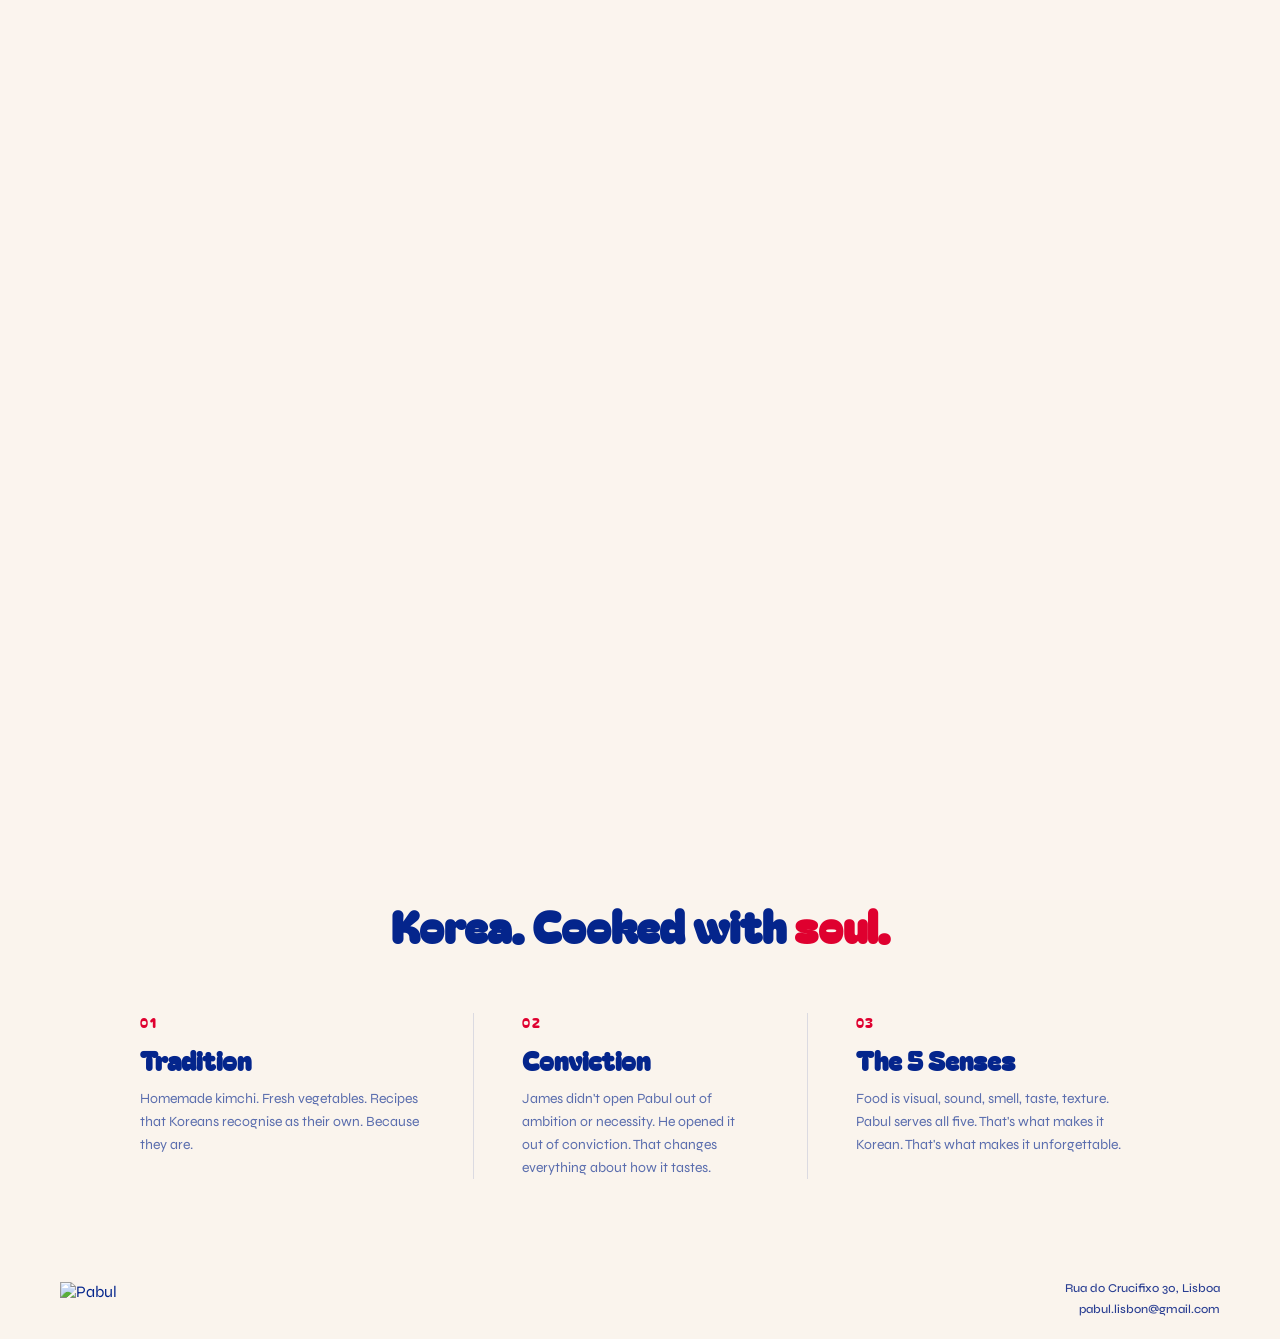
==== index.html @ 0dff3e85 "Add files via upload" ====
<!DOCTYPE html>
<html lang="pt">
  <head>
    <meta charset="UTF-8" />
    <meta name="viewport" content="width=device-width, initial-scale=1.0" />
    <title>PABUL</title>
    <link rel="preconnect" href="https://fonts.googleapis.com" />
    <link rel="preconnect" href="https://fonts.gstatic.com" crossorigin />
    <link href="https://fonts.googleapis.com/css2?family=Bagel+Fat+One&family=Syne:wght@400;500;600;700&family=Noto+Sans+KR:wght@400;700&display=swap" rel="stylesheet" />
    <link rel="stylesheet" href="style.css" />
  </head>
  
  <body>

    <div id="loader">
      <img src="img/james_comevermelho.gif" alt="" />
    </div>

    <div class="mobile-overlay" id="mobileOverlay">
      <a href="index.html">Home</a>
      <a href="about.html">About</a>
      <a href="menu.html">Menu</a>
      <a href="visit.html">Visit</a>
      <p class="overlay-address">Rua do Crucifixo 30, Lisboa<br/>pabul.lisbon@gmail.com</p>
    </div>

    <nav>
      <ul class="nav-group">
        <li><a href="index.html" class="nav-active">Home</a></li>
        <li><a href="about.html">About</a></li>
      </ul>
      <div class="nav-logo">
        <a href="index.html"><img src="img/logo.png" alt="Pabul" /></a>
      </div>
      <ul class="nav-group">
        <li><a href="menu.html">Menu</a></li>
        <li><a href="visit.html">Visit</a></li>
      </ul>
      <button class="nav-hamburger" aria-label="Open menu" onclick="toggleMenu(this)">
        <span></span><span></span><span></span>
      </button>
    </nav>

    <div class="hero">
      <div class="hero-left">
        <p class="hero-tagline-top">Korea. Cooked with soul.</p>
        <p class="hero-come-meet">Come meet</p>
        <div class="hero-wordmark">
          <img src="img/simples-branco.png" alt="PABUL" />
        </div>
        <p class="hero-desc">The only restaurant in Portugal pursuing the true taste of Korean tradition: fresh vegetables, homemade kimchi, recognised by Koreans.</p>
        <a class="hero-cta" href="menu.html">View Menu</a>
      </div>
      <div class="hero-right">
        <img src="https://www.figma.com/api/mcp/asset/7454da5f-f189-430f-944a-2c26c18b8165" alt="Korean food at Pabul" />
      </div>
    </div>

    <section class="pillars">
      <h2 class="pillars-tagline reveal">Korea. Cooked with <span>soul.</span></h2>
      <div class="pillars-grid reveal-group">
        <div class="pillar">
          <p class="pillar-number">01</p>
          <h3 class="pillar-title">Tradition</h3>
          <p class="pillar-text">Homemade kimchi. Fresh vegetables. Recipes that Koreans recognise as their own. Because they are.</p>
        </div>
        <div class="pillar">
          <p class="pillar-number">02</p>
          <h3 class="pillar-title">Conviction</h3>
          <p class="pillar-text">James didn't open Pabul out of ambition or necessity. He opened it out of conviction. That changes everything about how it tastes.</p>
        </div>
        <div class="pillar">
          <p class="pillar-number">03</p>
          <h3 class="pillar-title">The 5 Senses</h3>
          <p class="pillar-text">Food is visual, sound, smell, taste, texture. Pabul serves all five. That's what makes it Korean. That's what makes it unforgettable.</p>
        </div>
      </div>
    </section>

    <footer>
      <img src="img/logo.png" alt="Pabul" />
      <div class="footer-info">Rua do Crucifixo 30, Lisboa<br/>pabul.lisbon@gmail.com</div>
    </footer>

    <script src="script.js"></script>
  </body>
</html>
---- style.css ----
/* ─────────────────────────────────────────────────
   LOADER
───────────────────────────────────────────────── */
#loader {
  position: fixed;
  inset: 0;
  background: #FBF4EE;
  display: flex;
  flex-direction: column;
  align-items: center;
  justify-content: center;
  z-index: 9999;
  transition: opacity 0.7s ease;
}

#loader img {
  width: clamp(180px, 35vw, 380px);
  height: auto;
  display: block;
}

#loader.fade-out {
  opacity: 0;
  pointer-events: none;
}

/* ─────────────────────────────────────────────────
   RESET & TOKENS
───────────────────────────────────────────────── */
*, *::before, *::after { box-sizing: border-box; margin: 0; padding: 0; }

:root {
  --cream:      #faf4ed;
  --cream-text: #f5f0e8;
  --red:        #DF002F;   /* brand vermelho correto */
  --blue:       #293e92;
  --blue-dark:  #04258c;
  --blue-night: #001B43;
  --nav-h:      80px;
}

html { scroll-behavior: smooth; }

body {
  font-family: 'Syne', 'Noto Sans KR', sans-serif;
  background: var(--cream);
  color: var(--blue-dark);
  min-height: 100vh;
  overflow-x: hidden;
}

/* ─────────────────────────────────────────────────
   SCROLL REVEAL
───────────────────────────────────────────────── */
.reveal {
  opacity: 0;
  transform: translateY(28px);
  transition: opacity 0.65s ease, transform 0.65s ease;
}
.reveal.visible {
  opacity: 1;
  transform: translateY(0);
}

/* staggered group — children animate in sequence */
.reveal-group > * {
  opacity: 0;
  transform: translateY(20px);
  transition: opacity 0.55s ease, transform 0.55s ease;
}
.reveal-group.visible > *:nth-child(1) { transition-delay: 0.05s; }
.reveal-group.visible > *:nth-child(2) { transition-delay: 0.18s; }
.reveal-group.visible > *:nth-child(3) { transition-delay: 0.31s; }
.reveal-group.visible > * { opacity: 1; transform: translateY(0); }

/* ─────────────────────────────────────────────────
   BODY LAYOUT (multi-page)
───────────────────────────────────────────────── */
body {
  display: flex;
  flex-direction: column;
  min-height: 100vh;
  animation: pageIn 0.3s ease;
}

/* Menu page: dark background */
body.menu-page { background: var(--blue-night); }
body.menu-page nav,
body.menu-page footer { background: var(--cream); }

@keyframes pageIn {
  from { opacity: 0; transform: translateY(8px); }
  to   { opacity: 1; transform: translateY(0); }
}

/* Active nav link */
.nav-group a.nav-active { opacity: 0.35; pointer-events: none; }

/* ─────────────────────────────────────────────────
   NAVIGATION
───────────────────────────────────────────────── */
nav {
  background: var(--cream);
  height: var(--nav-h);
  display: flex;
  align-items: center;
  justify-content: space-between;
  padding: 0 60px;
  position: relative;
  flex-shrink: 0;
  z-index: 100;
}

.nav-group {
  display: flex;
  gap: 28px;
  list-style: none;
  align-items: center;
}

.nav-group a {
  font-family: 'Bagel Fat One', cursive;
  font-size: 19px;
  color: var(--blue);
  text-decoration: none;
  cursor: pointer;
  transition: opacity 0.18s;
}
.nav-group a:hover { opacity: 0.5; }

.nav-logo {
  position: absolute;
  left: 50%;
  transform: translateX(-50%);
  cursor: pointer;
  line-height: 0;
}
.nav-logo img { height: 60px; display: block; }

/* hamburger — hidden on desktop */
.nav-hamburger {
  display: none;
  flex-direction: column;
  justify-content: center;
  gap: 5px;
  width: 36px;
  height: 36px;
  cursor: pointer;
  background: none;
  border: none;
  padding: 4px;
  z-index: 201;
  position: relative;
}

.nav-hamburger span {
  display: block;
  height: 2px;
  background: var(--blue);
  border-radius: 2px;
  transition: transform 0.3s ease, opacity 0.25s ease;
  transform-origin: center;
}

.nav-hamburger.open span:nth-child(1) { transform: translateY(7px) rotate(45deg); }
.nav-hamburger.open span:nth-child(2) { opacity: 0; transform: scaleX(0); }
.nav-hamburger.open span:nth-child(3) { transform: translateY(-7px) rotate(-45deg); }

/* ── MOBILE OVERLAY ── */
.mobile-overlay {
  display: none;
  position: fixed;
  inset: 0;
  background: var(--red);
  z-index: 200;
  flex-direction: column;
  align-items: center;
  justify-content: center;
  gap: 4px;
}

.mobile-overlay.open { display: flex; animation: overlayIn 0.28s ease; }

@keyframes overlayIn {
  from { opacity: 0; transform: scale(0.97); }
  to   { opacity: 1; transform: scale(1); }
}

.mobile-overlay a {
  font-family: 'Bagel Fat One', cursive;
  font-size: clamp(36px, 9vw, 56px);
  color: var(--cream-text);
  text-decoration: none;
  cursor: pointer;
  padding: 10px 0;
  transition: opacity 0.15s;
}
.mobile-overlay a:hover { opacity: 0.6; }

.overlay-address {
  margin-top: 44px;
  font-family: 'Syne', sans-serif;
  font-size: 13px;
  font-weight: 500;
  color: rgba(245,240,232,0.6);
  text-align: center;
  line-height: 1.9;
}

/* ─────────────────────────────────────────────────
   FOOTER
───────────────────────────────────────────────── */
footer {
  background: var(--cream);
  height: 80px;
  display: flex;
  align-items: center;
  justify-content: space-between;
  padding: 0 60px;
  flex-shrink: 0;
  margin-top: auto;
}

footer img { height: 34px; display: block; }

.footer-info {
  text-align: right;
  font-family: 'Syne', sans-serif;
  font-size: 12px;
  font-weight: 500;
  color: var(--blue);
  line-height: 1.75;
}

/* ═══════════════════════════════════════════════════
   HOME — HERO
═══════════════════════════════════════════════════ */
.hero {
  display: grid;
  grid-template-columns: 69fr 31fr;
  flex: 1;
  min-height: calc(100vh - var(--nav-h) - 80px);
}

.hero-left {
  background: var(--red);
  padding: 64px 80px 64px 100px;
  display: flex;
  flex-direction: column;
  justify-content: center;
  gap: 24px;
}

.hero-tagline-top {
  font-family: 'Syne', sans-serif;
  font-size: clamp(11px, 1vw, 13px);
  font-weight: 600;
  letter-spacing: 0.18em;
  text-transform: uppercase;
  color: rgba(245,240,232,0.65);
}

.hero-come-meet {
  font-family: 'Bagel Fat One', cursive;
  font-size: clamp(30px, 3.5vw, 48px);
  color: var(--cream);
  line-height: 1;
}

.hero-wordmark img {
  width: 100%;
  max-width: 420px;
  display: block;
}

.hero-desc {
  font-size: clamp(14px, 1.3vw, 17px);
  font-weight: 400;
  color: var(--cream-text);
  line-height: 1.6;
  max-width: 380px;
}

.hero-cta {
  display: inline-flex;
  align-items: center;
  justify-content: center;
  background: var(--blue);
  color: var(--cream-text);
  font-family: 'Bagel Fat One', cursive;
  font-size: 16px;
  border-radius: 24px;
  padding: 11px 26px;
  text-decoration: none;
  border: none;
  cursor: pointer;
  width: fit-content;
  transition: opacity 0.18s, transform 0.15s;
}
.hero-cta:hover { opacity: 0.82; transform: translateY(-2px); }

.hero-right { overflow: hidden; }
.hero-right img {
  width: 100%;
  height: 100%;
  object-fit: cover;
  display: block;
}

/* ── HOME — PILLARS STRIP ── */
.pillars {
  background: var(--cream);
  padding: 80px 60px;
  border-top: 1px solid rgba(4,37,140,0.08);
}

.pillars-tagline {
  font-family: 'Bagel Fat One', cursive;
  font-size: clamp(28px, 3.5vw, 44px);
  color: var(--blue-dark);
  text-align: center;
  margin-bottom: 64px;
  line-height: 1.1;
}

.pillars-tagline span {
  color: var(--red);
}

.pillars-grid {
  display: grid;
  grid-template-columns: repeat(3, 1fr);
  gap: 0;
  max-width: 1000px;
  margin: 0 auto;
}

.pillar {
  padding: 0 48px;
  border-left: 1px solid rgba(4,37,140,0.12);
}

.pillar:first-child { border-left: none; padding-left: 0; }
.pillar:last-child { padding-right: 0; }

.pillar-number {
  font-family: 'Bagel Fat One', cursive;
  font-size: 13px;
  color: var(--red);
  letter-spacing: 0.12em;
  margin-bottom: 14px;
}

.pillar-title {
  font-family: 'Bagel Fat One', cursive;
  font-size: clamp(20px, 2vw, 26px);
  color: var(--blue-dark);
  margin-bottom: 12px;
  line-height: 1.1;
}

.pillar-text {
  font-family: 'Syne', sans-serif;
  font-size: 14px;
  font-weight: 400;
  color: rgba(4,37,140,0.65);
  line-height: 1.65;
}

/* ═══════════════════════════════════════════════════
   ABOUT
═══════════════════════════════════════════════════ */
.about-banner {
  background: var(--red);
  height: 160px;
  display: flex;
  align-items: center;
  justify-content: center;
  flex-shrink: 0;
}

.about-banner h1 {
  font-family: 'Syne', sans-serif;
  font-weight: 700;
  font-size: clamp(32px, 5vw, 56px);
  color: var(--cream);
  letter-spacing: 0.03em;
}

.about-body {
  display: grid;
  grid-template-columns: 1fr 1px 1fr;
  align-items: start;
  gap: 0 48px;
  flex: 1;
  padding: 60px;
}

.about-photo {
  width: 100%;
  aspect-ratio: 1 / 1;
  overflow: hidden;
  border-radius: 3px;
}
.about-photo img {
  width: 100%;
  height: 100%;
  object-fit: cover;
  display: block;
}

.about-divider-line {
  background: var(--red);
  height: 320px;
  align-self: center;
  width: 1px;
  flex-shrink: 0;
}

.about-text {
  font-size: clamp(13px, 1.1vw, 15px);
  font-weight: 500;
  color: var(--blue-dark);
  line-height: 1.7;
}

.about-text p + p { margin-top: 16px; }

/* improved quote — editorial block style */
.about-text .quote {
  font-family: 'Bagel Fat One', cursive;
  font-size: clamp(17px, 1.8vw, 22px);
  line-height: 1.35;
  margin: 24px 0;
  border-left: 3px solid var(--red);
  padding-left: 20px;
  color: var(--blue-dark);
}

.about-text strong {
  font-family: 'Bagel Fat One', cursive;
  font-size: 1em;
  font-weight: 400;
}

/* tagline at the end of about text */
.about-text .closing-tagline {
  margin-top: 28px;
  font-family: 'Bagel Fat One', cursive;
  font-size: clamp(15px, 1.6vw, 20px);
  color: var(--red);
  line-height: 1.2;
}

/* "first drink" callout */
.about-callout {
  margin: 24px 0;
  background: var(--blue-dark);
  border-radius: 8px;
  padding: 20px 24px;
  position: relative;
}

.about-callout-label {
  font-family: 'Syne', sans-serif;
  font-size: 10px;
  font-weight: 700;
  letter-spacing: 0.18em;
  text-transform: uppercase;
  color: var(--red);
  margin-bottom: 10px;
}

.about-callout p {
  font-size: 14px;
  font-weight: 500;
  color: var(--cream-text);
  line-height: 1.6;
  margin-top: 0 !important;
}

.about-callout-kr {
  font-family: 'Bagel Fat One', cursive;
  font-size: 28px !important;
  color: rgba(245,240,232,0.2) !important;
  position: absolute;
  bottom: 12px;
  right: 20px;
  margin: 0 !important;
  line-height: 1 !important;
}

/* 5 senses tags */
.about-senses {
  display: flex;
  flex-wrap: wrap;
  gap: 8px;
  margin: 18px 0 16px;
}

.about-senses span {
  font-family: 'Bagel Fat One', cursive;
  font-size: 12px;
  color: var(--red);
  border: 1.5px solid var(--red);
  border-radius: 20px;
  padding: 4px 14px;
  letter-spacing: 0.04em;
}

/* James mascote in about */
.about-james {
  float: right;
  margin: 0 0 16px 24px;
  width: clamp(64px, 8vw, 96px);
}
.about-james img { width: 100%; display: block; }

/* ── Journey Map SVG ── */
.journey-map-container {
  width: 100%;
  border-radius: 6px;
  overflow: hidden;
  line-height: 0;
}
.journey-map { width: 100%; height: auto; display: block; }

/* Path animations */
.jm-p1, .jm-p2, .jm-p3 {
  opacity: 0;
  animation: jmFade 0.7s ease forwards;
}
.jm-p1 { animation-delay: 0.5s; }
.jm-p2 { animation-delay: 1.6s; }
.jm-p3 { animation-delay: 2.2s; }

/* City animations */
.jm-city {
  opacity: 0;
  animation: jmFade 0.5s ease forwards;
}
.jm-c1 { animation-delay: 0.2s; }
.jm-c2 { animation-delay: 1.5s; }
.jm-c3 { animation-delay: 2.0s; }
.jm-c4 { animation-delay: 3.0s; }

@keyframes jmFade { from { opacity: 0; } to { opacity: 1; } }

/* Lisboa pulse ring */
.jm-pulse {
  opacity: 0;
  transform-box: fill-box;
  transform-origin: center;
  animation: jmPulse 2.2s ease-out infinite;
  animation-delay: 3.8s;
}
@keyframes jmPulse {
  0%   { opacity: 0.9; transform: scale(1); }
  100% { opacity: 0;   transform: scale(2.8); }
}

/* ═══════════════════════════════════════════════════
   MENU
═══════════════════════════════════════════════════ */

.menu-title {
  font-family: 'Bagel Fat One', cursive;
  font-size: clamp(34px, 4.5vw, 56px);
  color: var(--cream-text);
  text-align: center;
  padding: 48px 24px 32px;
  flex-shrink: 0;
}

.menu-content {
  flex: 1;
  padding: 0 clamp(24px, 6vw, 96px) 40px;
  max-width: 1140px;
  margin: 0 auto;
  width: 100%;
}

.menu-section-title {
  font-family: 'Bagel Fat One', cursive;
  font-size: 18px;
  color: var(--cream-text);
  text-transform: uppercase;
  letter-spacing: 0.04em;
  margin-bottom: 20px;
  padding-bottom: 12px;
  border-bottom: 1px solid rgba(245,240,232,0.18);
}

.menu-grid {
  display: grid;
  grid-template-columns: 1fr 1fr;
  gap: 4px 56px;
  margin-bottom: 40px;
}

.menu-item {
  display: flex;
  flex-direction: column;
  gap: 3px;
  padding: 14px 10px;
  border-radius: 6px;
  transition: background 0.2s ease;
  cursor: default;
}

.menu-item:hover {
  background: rgba(245,240,232,0.06);
}

.menu-item-top {
  display: flex;
  justify-content: space-between;
  align-items: flex-start;
  gap: 8px;
}

.menu-item-name {
  font-family: 'Bagel Fat One', cursive;
  font-size: 15px;
  color: var(--cream-text);
  display: flex;
  align-items: center;
  gap: 5px;
  flex: 1;
}

.menu-item-price {
  font-family: 'Bagel Fat One', cursive;
  font-size: 15px;
  color: var(--cream-text);
  white-space: nowrap;
  flex-shrink: 0;
}

.menu-item-korean {
  font-size: 11px;
  font-weight: 500;
  color: rgba(245,240,232,0.5);
  letter-spacing: 0.03em;
}

.menu-item-desc {
  font-size: 12px;
  font-weight: 400;
  color: rgba(245,240,232,0.65);
  line-height: 1.55;
}

.menu-divider {
  border: none;
  border-top: 1px solid rgba(245,240,232,0.1);
  margin: 4px 0 36px;
}

.spicy-icon {
  height: 20px;
  width: auto;
  display: inline-block;
  vertical-align: middle;
  flex-shrink: 0;
}

/* bottom row */
.menu-bottom {
  display: flex;
  justify-content: space-between;
  align-items: flex-start;
  gap: 48px;
  padding-bottom: 32px;
  flex-wrap: wrap;
}

.sides-title {
  font-family: 'Bagel Fat One', cursive;
  font-size: 18px;
  color: var(--cream-text);
  text-transform: uppercase;
  letter-spacing: 0.04em;
  margin-bottom: 16px;
}

.sides-grid {
  display: grid;
  grid-template-columns: auto auto;
  gap: 10px 48px;
}

.side-item { display: flex; align-items: baseline; gap: 10px; }

.side-name { font-size: 14px; font-weight: 400; color: var(--cream-text); }
.side-name .kr { font-weight: 700; }

.side-price {
  font-family: 'Bagel Fat One', cursive;
  font-size: 14px;
  color: var(--cream-text);
}

.spicy-scale { flex-shrink: 0; }

.spicy-scale-title {
  font-family: 'Bagel Fat One', cursive;
  font-size: 14px;
  color: var(--cream-text);
  text-transform: uppercase;
  letter-spacing: 0.06em;
  margin-bottom: 14px;
}

.spicy-levels { display: flex; gap: 20px; align-items: center; }

.spicy-level { display: flex; flex-direction: column; align-items: center; gap: 6px; }
.spicy-level img { height: 36px; display: block; }
.spicy-level span {
  font-family: 'Syne', sans-serif;
  font-size: 12px;
  font-weight: 400;
  color: rgba(255,255,255,0.75);
}

/* easter egg note */
.menu-easter-egg {
  text-align: center;
  padding: 28px 0 48px;
  font-family: 'Syne', sans-serif;
  font-size: 13px;
  font-weight: 500;
  color: rgba(245,240,232,0.35);
  letter-spacing: 0.04em;
  font-style: italic;
  transition: color 0.3s ease;
}

.menu-easter-egg:hover {
  color: rgba(245,240,232,0.75);
}

/* ═══════════════════════════════════════════════════
   VISIT PAGE
═══════════════════════════════════════════════════ */

.visit-banner {
  background: var(--red);
  height: 160px;
  display: flex;
  align-items: center;
  justify-content: center;
  flex-shrink: 0;
}

.visit-banner h1 {
  font-family: 'Syne', sans-serif;
  font-weight: 700;
  font-size: clamp(32px, 5vw, 56px);
  color: var(--cream);
  letter-spacing: 0.03em;
}

.visit-body {
  flex: 1;
  display: grid;
  grid-template-columns: 1fr 1fr;
  gap: 0;
}

/* left — info panel */
.visit-info {
  padding: 60px;
  display: flex;
  flex-direction: column;
  gap: 48px;
  border-right: 1px solid rgba(4,37,140,0.1);
}


.visit-block-label {
  font-family: 'Bagel Fat One', cursive;
  font-size: 11px;
  letter-spacing: 0.18em;
  text-transform: uppercase;
  color: var(--red);
  margin-bottom: 14px;
}

.visit-block-title {
  font-family: 'Bagel Fat One', cursive;
  font-size: clamp(22px, 2.5vw, 32px);
  color: var(--blue-dark);
  margin-bottom: 16px;
  line-height: 1.1;
}

.visit-address {
  font-family: 'Syne', sans-serif;
  font-size: 16px;
  font-weight: 500;
  color: var(--blue-dark);
  line-height: 1.7;
}

.visit-address a {
  color: var(--blue);
  text-decoration: none;
  border-bottom: 1px solid currentColor;
  transition: opacity 0.18s;
}
.visit-address a:hover { opacity: 0.6; }

.visit-hours-grid {
  display: grid;
  grid-template-columns: auto 1fr;
  gap: 8px 24px;
  align-items: baseline;
}

.visit-day {
  font-family: 'Syne', sans-serif;
  font-size: 14px;
  font-weight: 600;
  color: var(--blue-dark);
}

.visit-time {
  font-family: 'Syne', sans-serif;
  font-size: 14px;
  font-weight: 400;
  color: rgba(4,37,140,0.6);
}

.visit-closed {
  color: var(--red);
  font-weight: 600;
}

.visit-email-link {
  display: inline-flex;
  align-items: center;
  gap: 10px;
  font-family: 'Bagel Fat One', cursive;
  font-size: clamp(15px, 1.5vw, 20px);
  color: var(--blue);
  text-decoration: none;
  border-bottom: 2px solid var(--red);
  padding-bottom: 2px;
  transition: opacity 0.18s;
}
.visit-email-link:hover { opacity: 0.65; }

/* right — map panel */
.visit-map {
  position: relative;
  min-height: 480px;
  overflow: hidden;
}

.visit-map iframe {
  width: 100%;
  height: 100%;
  border: 0;
  display: block;
  filter: saturate(0.8) contrast(1.05);
}

.visit-map-overlay {
  position: absolute;
  bottom: 24px;
  left: 24px;
  background: var(--red);
  color: var(--cream-text);
  font-family: 'Bagel Fat One', cursive;
  font-size: 14px;
  padding: 10px 18px;
  border-radius: 20px;
  text-decoration: none;
  transition: opacity 0.18s, transform 0.15s;
}
.visit-map-overlay:hover { opacity: 0.85; transform: translateY(-2px); }

/* ─────────────────────────────────────────────────
   BREAKPOINT — TABLET (≤ 960px)
───────────────────────────────────────────────── */
@media (max-width: 960px) {
  nav    { padding: 0 32px; }
  footer { padding: 0 32px; }
  .hero-left { padding: 48px 40px; }
  .about-body { padding: 40px 32px; gap: 0 32px; }
  .pillars { padding: 60px 32px; }
  .pillars-grid { gap: 0; }
  .pillar { padding: 0 28px; }
  .visit-info { padding: 40px 32px; }
}

/* ─────────────────────────────────────────────────
   BREAKPOINT — MOBILE (≤ 720px)
───────────────────────────────────────────────── */
@media (max-width: 720px) {

  :root { --nav-h: 64px; }
  nav    { padding: 0 20px; height: 64px; }
  footer { padding: 0 20px; height: 70px; }
  .footer-info { font-size: 11px; }

  .nav-group     { display: none; }
  .nav-hamburger { display: flex; }
  .nav-logo img  { height: 46px; }

  /* home */
  .hero {
    grid-template-columns: 1fr;
    min-height: unset;
  }

  .hero-left {
    padding: 40px 24px;
    gap: 18px;
    order: 1;
  }

  .hero-right {
    order: 2;
    height: 56vw;
    min-height: 200px;
    max-height: 340px;
  }

  .hero-wordmark img { max-width: 70%; }

  .pillars { padding: 48px 20px; }

  .pillars-tagline { margin-bottom: 44px; }

  .pillars-grid {
    grid-template-columns: 1fr;
    gap: 36px;
  }

  .pillar {
    border-left: none;
    border-top: 1px solid rgba(4,37,140,0.12);
    padding: 28px 0 0;
  }

  .pillar:first-child { border-top: none; padding-top: 0; }

  /* about */
  .about-banner { height: 110px; }

  .about-body {
    grid-template-columns: 1fr;
    gap: 28px;
    padding: 28px 20px 40px;
  }

  .about-divider-line { display: none; }
  .journey-map-container { border-radius: 4px; }

  /* menu */
  .menu-grid { grid-template-columns: 1fr; gap: 0; }
  .menu-bottom { flex-direction: column; gap: 32px; }

  /* visit */
  .visit-body { grid-template-columns: 1fr; }
  .visit-map { min-height: 300px; }
  .visit-info { padding: 32px 20px; border-right: none; border-bottom: 1px solid rgba(4,37,140,0.1); }
}

/* ─────────────────────────────────────────────────
   BREAKPOINT — SMALL (≤ 420px)
───────────────────────────────────────────────── */
@media (max-width: 420px) {
  .sides-grid { grid-template-columns: 1fr; gap: 10px; }
  .spicy-levels { gap: 14px; }
  .hero-right { height: 240px; }
}
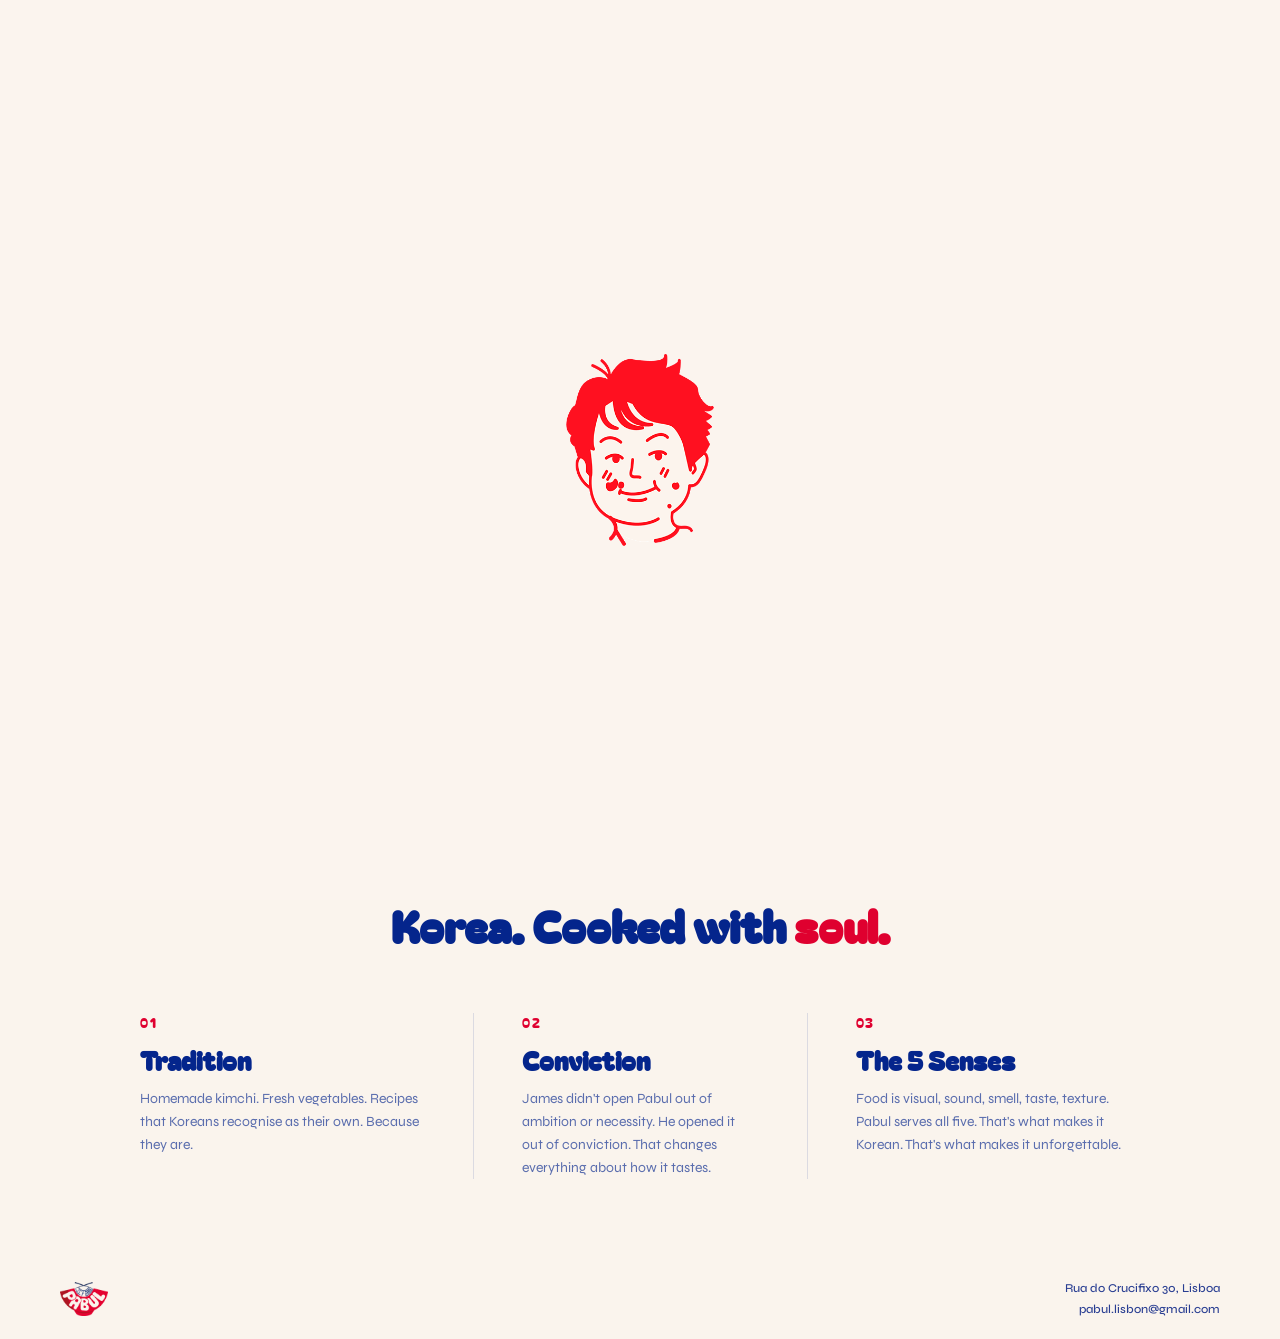
==== commit 6704a7d9: "Fix DOCTYPE and update hero image source Updated the image source for the hero section and fixed the" ====
--- a/index.html
+++ b/index.html
@@ -1,4 +1,4 @@
-<!DOCTYPE html>
+<!DOCTYPE ht<!DOCTYPE html>
 <html lang="pt">
   <head>
     <meta charset="UTF-8" />
@@ -9,7 +9,7 @@
     <link href="https://fonts.googleapis.com/css2?family=Bagel+Fat+One&family=Syne:wght@400;500;600;700&family=Noto+Sans+KR:wght@400;700&display=swap" rel="stylesheet" />
     <link rel="stylesheet" href="style.css" />
   </head>
-  
+
   <body>
 
     <div id="loader">
@@ -52,7 +52,7 @@
         <a class="hero-cta" href="menu.html">View Menu</a>
       </div>
       <div class="hero-right">
-        <img src="https://www.figma.com/api/mcp/asset/7454da5f-f189-430f-944a-2c26c18b8165" alt="Korean food at Pabul" />
+        <img src="img/comida.jpg" alt="Korean food at Pabul" />
       </div>
     </div>
 
@@ -84,4 +84,4 @@
 
     <script src="script.js"></script>
   </body>
-</html>+</html>
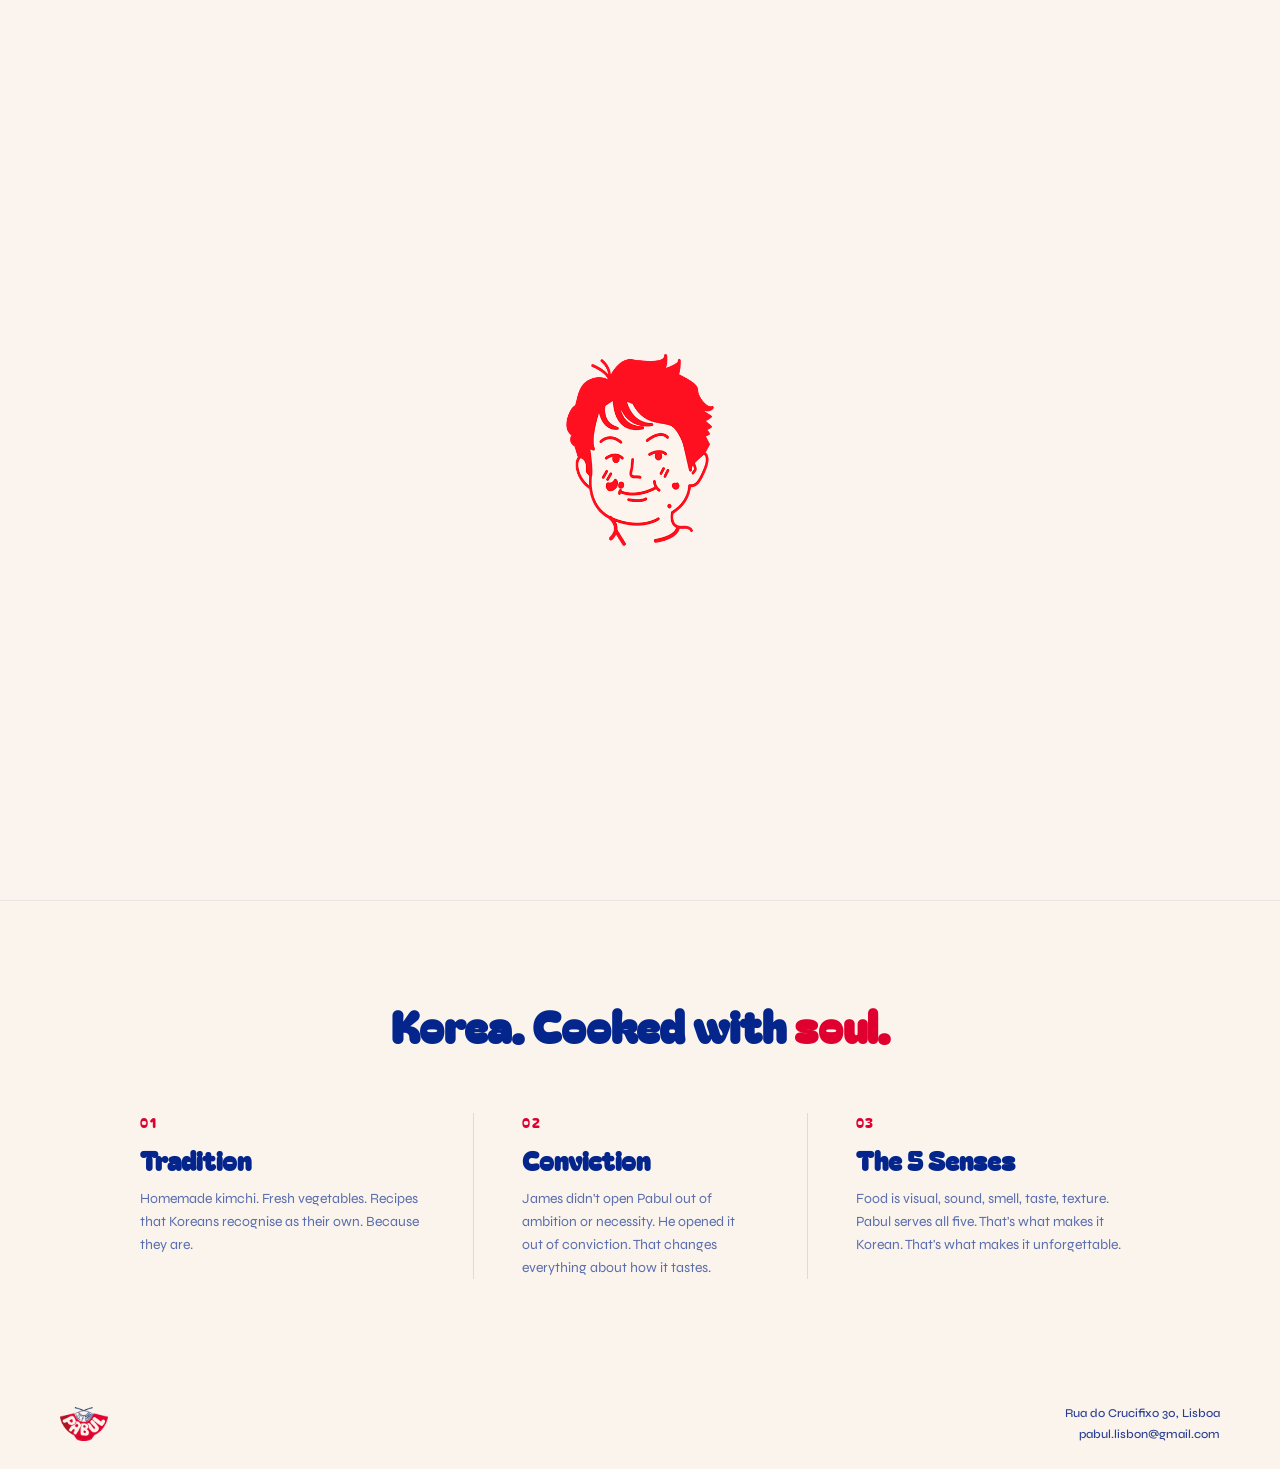
==== commit cad7ee41: "Fix DOCTYPE declaration in index.html" ====
--- a/index.html
+++ b/index.html
@@ -1,4 +1,4 @@
-<!DOCTYPE ht<!DOCTYPE html>
+<!DOCTYPE html>
 <html lang="pt">
   <head>
     <meta charset="UTF-8" />
--- a/style.css
+++ b/style.css
@@ -36,7 +36,7 @@
   --blue:       #293e92;
   --blue-dark:  #04258c;
   --blue-night: #001B43;
-  --nav-h:      80px;
+  --nav-h:      96px;
 }
 
 html { scroll-behavior: smooth; }
@@ -120,7 +120,7 @@
 
 .nav-group a {
   font-family: 'Bagel Fat One', cursive;
-  font-size: 19px;
+  font-size: 20px;
   color: var(--blue);
   text-decoration: none;
   cursor: pointer;
@@ -135,7 +135,7 @@
   cursor: pointer;
   line-height: 0;
 }
-.nav-logo img { height: 60px; display: block; }
+.nav-logo img { height: 70px; display: block; }
 
 /* hamburger — hidden on desktop */
 .nav-hamburger {
@@ -212,7 +212,7 @@
 ───────────────────────────────────────────────── */
 footer {
   background: var(--cream);
-  height: 80px;
+  height: 90px;
   display: flex;
   align-items: center;
   justify-content: space-between;
@@ -238,38 +238,41 @@
 .hero {
   display: grid;
   grid-template-columns: 69fr 31fr;
-  flex: 1;
-  min-height: calc(100vh - var(--nav-h) - 80px);
+  height: calc(100vh - var(--nav-h));
 }
 
 .hero-left {
   background: var(--red);
-  padding: 64px 80px 64px 100px;
+  padding: 80px 80px 96px 108px;
   display: flex;
   flex-direction: column;
   justify-content: center;
-  gap: 24px;
+  gap: 16px;
+  overflow: hidden;
 }
 
 .hero-tagline-top {
   font-family: 'Syne', sans-serif;
-  font-size: clamp(11px, 1vw, 13px);
+  font-size: clamp(11px, 0.9vw, 13px);
   font-weight: 600;
-  letter-spacing: 0.18em;
+  letter-spacing: 0.2em;
   text-transform: uppercase;
   color: rgba(245,240,232,0.65);
 }
 
 .hero-come-meet {
   font-family: 'Bagel Fat One', cursive;
-  font-size: clamp(30px, 3.5vw, 48px);
+  font-size: clamp(28px, 3.5vw, 46px);
   color: var(--cream);
   line-height: 1;
 }
 
 .hero-wordmark img {
   width: 100%;
-  max-width: 420px;
+  max-width: 440px;
+  max-height: 130px;
+  object-fit: contain;
+  object-position: left center;
   display: block;
 }
 
@@ -278,7 +281,7 @@
   font-weight: 400;
   color: var(--cream-text);
   line-height: 1.6;
-  max-width: 380px;
+  max-width: 400px;
 }
 
 .hero-cta {
@@ -295,6 +298,7 @@
   border: none;
   cursor: pointer;
   width: fit-content;
+  margin-top: 8px;
   transition: opacity 0.18s, transform 0.15s;
 }
 .hero-cta:hover { opacity: 0.82; transform: translateY(-2px); }
@@ -310,7 +314,7 @@
 /* ── HOME — PILLARS STRIP ── */
 .pillars {
   background: var(--cream);
-  padding: 80px 60px;
+  padding: 100px 60px;
   border-top: 1px solid rgba(4,37,140,0.08);
 }
 
@@ -389,33 +393,13 @@
 
 .about-body {
   display: grid;
-  grid-template-columns: 1fr 1px 1fr;
+  grid-template-columns: 1fr 1fr;
   align-items: start;
-  gap: 0 48px;
+  gap: 0 60px;
   flex: 1;
   padding: 60px;
 }
 
-.about-photo {
-  width: 100%;
-  aspect-ratio: 1 / 1;
-  overflow: hidden;
-  border-radius: 3px;
-}
-.about-photo img {
-  width: 100%;
-  height: 100%;
-  object-fit: cover;
-  display: block;
-}
-
-.about-divider-line {
-  background: var(--red);
-  height: 320px;
-  align-self: center;
-  width: 1px;
-  flex-shrink: 0;
-}
 
 .about-text {
   font-size: clamp(13px, 1.1vw, 15px);
@@ -508,6 +492,20 @@
   letter-spacing: 0.04em;
 }
 
+/* ── About photo ── */
+.about-photo {
+  width: 100%;
+  aspect-ratio: 1 / 1;
+  overflow: hidden;
+  border-radius: 6px;
+}
+.about-photo img {
+  width: 100%;
+  height: 100%;
+  object-fit: cover;
+  display: block;
+}
+
 /* James mascote in about */
 .about-james {
   float: right;
@@ -515,49 +513,6 @@
   width: clamp(64px, 8vw, 96px);
 }
 .about-james img { width: 100%; display: block; }
-
-/* ── Journey Map SVG ── */
-.journey-map-container {
-  width: 100%;
-  border-radius: 6px;
-  overflow: hidden;
-  line-height: 0;
-}
-.journey-map { width: 100%; height: auto; display: block; }
-
-/* Path animations */
-.jm-p1, .jm-p2, .jm-p3 {
-  opacity: 0;
-  animation: jmFade 0.7s ease forwards;
-}
-.jm-p1 { animation-delay: 0.5s; }
-.jm-p2 { animation-delay: 1.6s; }
-.jm-p3 { animation-delay: 2.2s; }
-
-/* City animations */
-.jm-city {
-  opacity: 0;
-  animation: jmFade 0.5s ease forwards;
-}
-.jm-c1 { animation-delay: 0.2s; }
-.jm-c2 { animation-delay: 1.5s; }
-.jm-c3 { animation-delay: 2.0s; }
-.jm-c4 { animation-delay: 3.0s; }
-
-@keyframes jmFade { from { opacity: 0; } to { opacity: 1; } }
-
-/* Lisboa pulse ring */
-.jm-pulse {
-  opacity: 0;
-  transform-box: fill-box;
-  transform-origin: center;
-  animation: jmPulse 2.2s ease-out infinite;
-  animation-delay: 3.8s;
-}
-@keyframes jmPulse {
-  0%   { opacity: 0.9; transform: scale(1); }
-  100% { opacity: 0;   transform: scale(2.8); }
-}
 
 /* ═══════════════════════════════════════════════════
    MENU
@@ -776,7 +731,6 @@
   gap: 48px;
   border-right: 1px solid rgba(4,37,140,0.1);
 }
-
 
 .visit-block-label {
   font-family: 'Bagel Fat One', cursive;
@@ -900,8 +854,8 @@
 ───────────────────────────────────────────────── */
 @media (max-width: 720px) {
 
-  :root { --nav-h: 64px; }
-  nav    { padding: 0 20px; height: 64px; }
+  :root { --nav-h: 68px; }
+  nav    { padding: 0 20px; height: 68px; }
   footer { padding: 0 20px; height: 70px; }
   .footer-info { font-size: 11px; }
 
@@ -912,7 +866,7 @@
   /* home */
   .hero {
     grid-template-columns: 1fr;
-    min-height: unset;
+    height: auto;
   }
 
   .hero-left {
@@ -956,8 +910,7 @@
     padding: 28px 20px 40px;
   }
 
-  .about-divider-line { display: none; }
-  .journey-map-container { border-radius: 4px; }
+  .about-photo { aspect-ratio: 4 / 3; }
 
   /* menu */
   .menu-grid { grid-template-columns: 1fr; gap: 0; }
@@ -976,4 +929,4 @@
   .sides-grid { grid-template-columns: 1fr; gap: 10px; }
   .spicy-levels { gap: 14px; }
   .hero-right { height: 240px; }
-}+}
